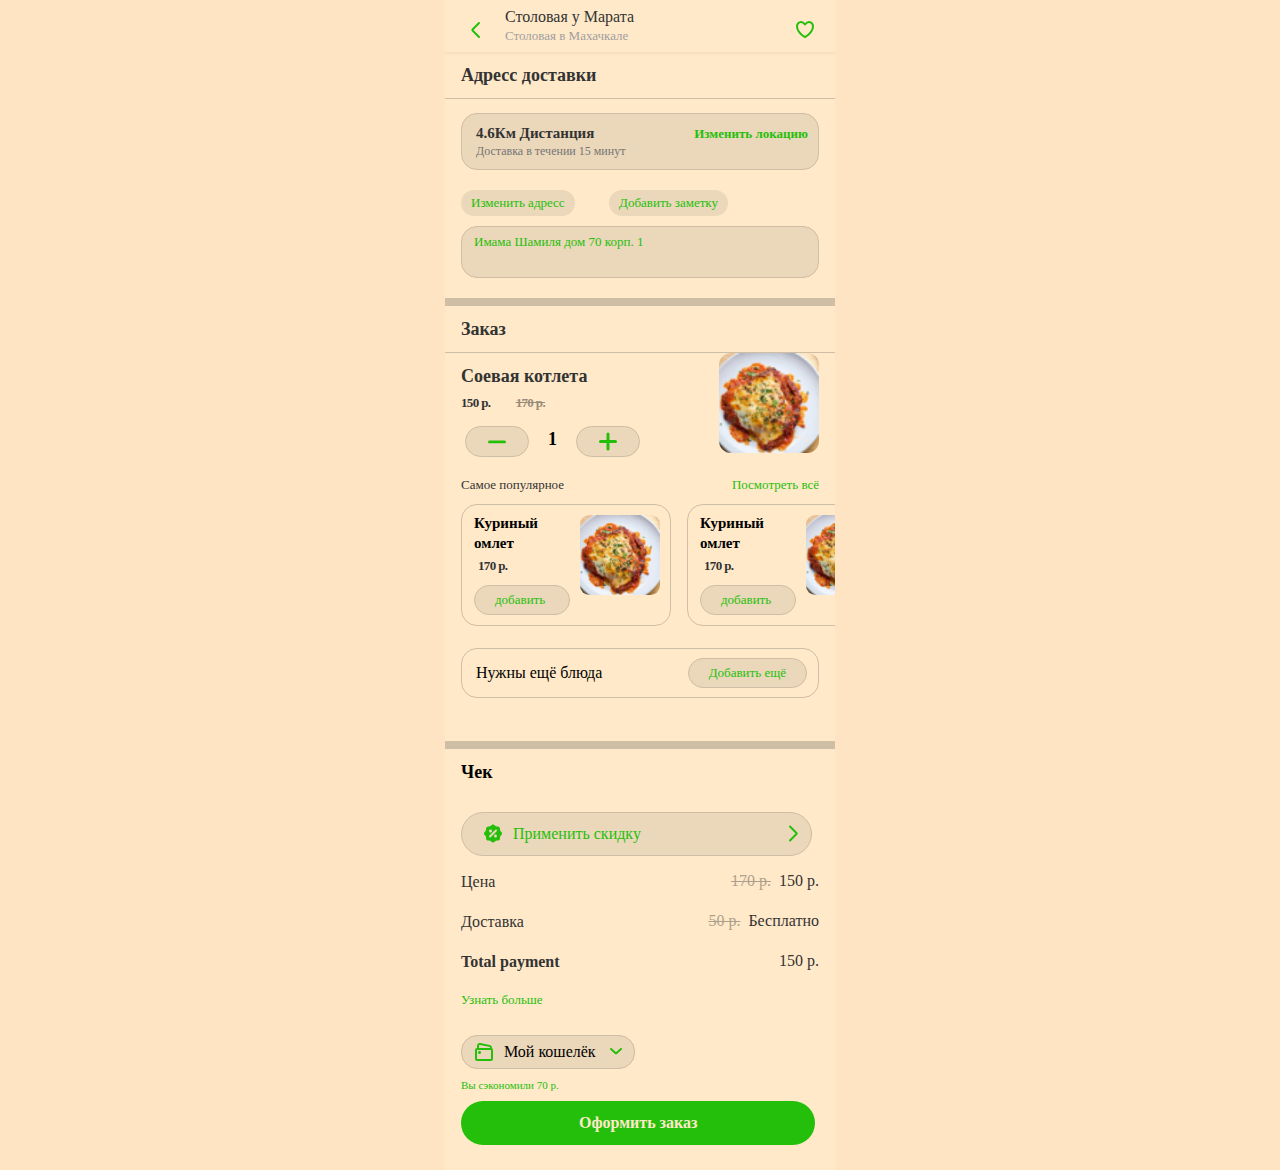
==== detail.html @ 48d17f08 "Завершил работу с версткой" ====
<!DOCTYPE html>
<html lang="en">

<head>
   <meta charset="UTF-8">
   <meta http-equiv="X-UA-Compatible" content="IE=edge">
   <meta name="viewport" content="width=device-width, initial-scale=1.0">
   <title>Delivery</title>
   <link rel="stylesheet" href="./style/setting.css">
   <link rel="stylesheet" href="./style/deteil.css">
</head>

<body>

   <div class="container">
      <header class="header">
         <div class="header__link">
            <img src="./image/delivery/back.svg" alt="img" class="pic">
            <div class="header__info">
               <div class="header__title">
                  Столовая у Марата
               </div>
               <div class="header__subtitle">
                  Столовая в Махачкале
               </div>
            </div>
            <div class="like"><img src="./image/delivery/like.svg" alt="" class=""></div>
         </div>
      </header>

      <div class="content">
         <div class="adress__title">
            <div class="adress__info">
               Адресс доставки
            </div>
         </div>

         <div class="adress">
            <div class="adress__text">
               <div class="adress__distance">
                  4.6Км Дистанция
               </div>
               <div class="adress__time">
                  Доставка в течении 15 минут
               </div>
            </div>
            <div class="adress__change">
               Изменить локацию
            </div>
         </div>

         <div class="setting">
            <div class="btn">
               <button class="setting__slogan">
                  Изменить адресс
               </button>

               <button class="setting__btn">
                  Добавить заметку
               </button>
            </div>

            <div class="adress__desc">
               Имама Шамиля дом 70 корп. 1
            </div>
         </div>

            <div class="info__content">
               <div class="info">
                  <div class="info-border">
                     <div class="info__text">
                        Заказ
                     </div>
                  </div>





                  <div class="list">
                     <div class="info__content-widht">
                        <div class="info__title">
                           Соевая котлета
                        </div>
                           <div class="info__desk-flex">
                              <div class="info__desk">
                                 150 р.
                              </div>
                              <div class="info__desk-opacity">
                                 170 р.
                              </div>
                           </div>
   
                           <div class="num__mod">
                              <img src="./image/delivery/1.svg" alt="" class="info__img1">
                              <div class="num">1</div>
                              <img src="./image/delivery/2.svg" alt="" class="info__img2">
                           </div>
                     </div>
                     <img src="./image/delivery/4.jpg" alt="image" class="info__image">
                  </div>


                  <div class="popular">
                     <div class="popular__title">Самое популярное </div>
                     <div class="popular__list">Посмотреть всё</div>
                  </div>


                  <div class="scroll">



                     <div class="list__rec">
                        <div class="list__rec-cont">
                           <div class="list__title">
                              Куриный омлет
                           </div>
               
                           <div class="info__desk info__desk__margin">
                              170 р.
                           </div>
                           
                           <div class="btn__rec">
                              добавить
                           </div>
                        </div>
                        <img src="./image/delivery/4.jpg" alt="image" class="info__image-scale">
                     </div>

                     <div class="list__rec">
                        <div class="list__rec-cont">
                           <div class="list__title">
                              Куриный омлет
                           </div>
               
                           <div class="info__desk info__desk__margin">
                              170 р.
                           </div>
                           
                           <div class="btn__rec">
                              добавить
                           </div>
                        </div>
                        <img src="./image/delivery/4.jpg" alt="image" class="info__image-scale">
                     </div>

                     <div class="list__rec">
                        <div class="list__rec-cont">
                           <div class="list__title">
                              Куриный омлет
                           </div>
               
                           <div class="info__desk info__desk__margin">
                              170 р.
                           </div>
                           
                           <div class="btn__rec">
                              добавить
                           </div>
                        </div>
                        <img src="./image/delivery/4.jpg" alt="image" class="info__image-scale">
                     </div>




                  </div>


                  <div class="dls">
                     <div class="dls__title">
                        Нужны ещё блюда
                     </div>
                     <button class="dls__info">
                        Добавить ещё
                     </button>
                  </div>
 
               </div><!-- info -->



            </div>


         <div class="chek">
            <div class="chek__title">
               Чек
            </div>
         </div>

        <div class="plays">
         <button class="chek__btn">
            Применить скидку
         </button>

         <div class="pryse">
            <div class="pryse__title">
               Цена
            </div>
            <div class="pryse__info">
               <div class="pryse__info-opacity">170 р.</div>
               <div class="pryse__info-def">150 р.</div>
            </div>
         </div>

         <div class="pryse">
            <div class="pryse__title">
               Доставка
            </div>
            <div class="pryse__info">
               <div class="pryse__info-opacity">50 р.</div>
               <div class="pryse__info-def">Бесплатно</div>
            </div>
         </div>

         <div class="pryse">
            <div class="pryse__title pryse__title-bold">
               Total payment
            </div>
               <div class="pryse__info-def">150 р.</div>
         </div>

         <div class="dls__pryse">
            Узнать больше  
         </div>

         <button class="btn__ketch">
            Мой кошелёк
         </button>

         <div class="econom">
            Вы сэкономили  70 р.
         </div>

         <button class="play">
            Оформить заказ
         </button>
        </div>


      </div><!-- container -->



   </div>

</body>

</html>
---- style/setting.css ----
*{
   padding: 0; margin: 0; border: 0;
}
*,*::before,*::after{
   -moz-box-sizing: border-box;
   -webkit-box-sizing: border-box;
   box-sizing: border-box;
}
:focus,:active{
   outline: none;
}
a:focus,a:active{
   display: block;
}
nav,footer,header,aside{
   display: block;
}
html,body{
   height: 100%;
   width: 100%;
   font-size: 100%;
   line-height: 1;
   font-size: 14px;
   -ms-text-size-adjust: 100%;
   -moz-text-size-adjust: 100%;
   -webkit-text-size-adjust: 100%;
}
input,button,textarea{
   font-family: inherit;
}
input::-ms-clear{
   display: none;
}
button{cursor: pointer;}
button::-moz-focus-inner{padding: 0;border: 0;}
a, a:visited{text-decoration: none;}
a:hover{text-decoration: none;}
ul,li{list-style: none;}
img{vertical-align: top;}

h1,h2,h3,h4,h5,h6{font-size: inherit; font-weight: 400;}
---- style/deteil.css ----
/* inter-regular - latin */
@font-face {
   font-display: swap; /* Check https://developer.mozilla.org/en-US/docs/Web/CSS/@font-face/font-display for other options. */
   font-family: 'Inter';
   font-style: normal;
   font-weight: 400;
   src: url('../fonts/inter-v12-latin-regular.woff2') format('woff2'), /* Chrome 36+, Opera 23+, Firefox 39+ */
        url('../fonts/inter-v12-latin-regular.woff') format('woff'); /* Chrome 5+, Firefox 3.6+, IE 9+, Safari 5.1+ */
 }
 /* inter-500 - latin */
 @font-face {
   font-display: swap; /* Check https://developer.mozilla.org/en-US/docs/Web/CSS/@font-face/font-display for other options. */
   font-family: 'Inter';
   font-style: normal;
   font-weight: 500;
   src: url('../fonts/inter-v12-latin-500.woff2') format('woff2'), /* Chrome 36+, Opera 23+, Firefox 39+ */
        url('../fonts/inter-v12-latin-500.woff') format('woff'); /* Chrome 5+, Firefox 3.6+, IE 9+, Safari 5.1+ */
 }
 /* inter-600 - latin */
 @font-face {
   font-display: swap; /* Check https://developer.mozilla.org/en-US/docs/Web/CSS/@font-face/font-display for other options. */
   font-family: 'Inter';
   font-style: normal;
   font-weight: 600;
   src: url('../fonts/inter-v12-latin-600.woff2') format('woff2'), /* Chrome 36+, Opera 23+, Firefox 39+ */
        url('../fonts/inter-v12-latin-600.woff') format('woff'); /* Chrome 5+, Firefox 3.6+, IE 9+, Safari 5.1+ */
 }
 /* inter-700 - latin */
 @font-face {
   font-display: swap; /* Check https://developer.mozilla.org/en-US/docs/Web/CSS/@font-face/font-display for other options. */
   font-family: 'Inter';
   font-style: normal;
   font-weight: 700;
   src: url('../fonts/inter-v12-latin-700.woff2') format('woff2'), /* Chrome 36+, Opera 23+, Firefox 39+ */
        url('../fonts/inter-v12-latin-700.woff') format('woff'); /* Chrome 5+, Firefox 3.6+, IE 9+, Safari 5.1+ */
 }

body {
   background-color: bisque;
   margin: auto;
}

.container {
   width: 390px;
   margin: 0 auto;
   position: relative;
   background-color: #FFE9C9;
}
.header{
   position: relative;
   padding-top: 7px;

}

.header__title{
   font-family: 'Inter';
   font-style: normal;
   font-weight: 500;
   font-size: 16px;
   color: #333333;
   line-height: 20px;
}

.header__subtitle{
   font-family: 'Inter';
   font-style: normal;
   font-weight: 500;
   font-size: 13px;
   color: #9F9F9F;
   line-height: 18px;
   margin-bottom: 7px;
}

.header__link{
   display: flex;
   flex-wrap: wrap;
   justify-content: space-between;
   align-items: center;
   margin: 0 21px 0 16px;
}

.header__info{
   margin-right: 150px;
}

.adress__title{
   box-shadow: inset 0 10px 5px -10px rgba(0, 0, 0, 0.1);   border-bottom: 1px solid #CEBEA5;
   margin-bottom: 14px;
}
.adress__info{
   font-family: 'Inter';
   font-style: normal;
   font-weight: 600;
   font-size: 18px;
   line-height: 26px;
   color: #333333;
   margin-left: 16px;
   padding-top: 10px;
   padding-bottom: 10px;
}

.adress{
   width: 358px;
   display: flex;
   flex-wrap: wrap;
   justify-content: space-between;
   border: 1px solid #CEBEA5;
   border-radius: 16px;
   margin: 0 auto;
   background-color: #EBD7B9;
   margin-bottom: 20px;
}

.adress__distance{
   margin: 10px 99px 0px 14px;
   
   font-family: 'Inter';
   font-style: normal;
   font-weight: 600;
   font-size: 15px;
   line-height: 19px;
   color: #333333;
}

.adress__time{
   margin: 0px 60px 10px 14px;
   color: #757575;

   font-style: normal;
   font-weight: 500;
   font-size: 12px;
   line-height: 16px;
}

.adress__change{
   color: #24BF0B;
   font-family: 'Inter';
   font-weight: 600;
   font-size: 13px;
   line-height: 18px;

   margin: 10.5px 10px 0px 0px;
}

.setting{
   position: relative;
   margin-bottom: 20px;
}

.btn{
   display: flex;
   flex-wrap: wrap;
   justify-content: space-between;
   margin-right: 107px;
   margin-left: 16px;
}

.setting__slogan, .setting__btn{
   font-family: 'Inter';
   font-style: normal;
   font-weight: 500;
   font-size: 13px;
   line-height: 18px;
   color: #24BF0B;
   background-color: #EBD7B9;
   border-radius: 100px;
   padding: 4px 10px 4px 10px;
   text-align: center;
   margin-bottom: 10px;
}

.adress__desc{
   font-family: 'Inter';
   font-style: normal;
   font-weight: 500;
   font-size: 13px;
   line-height: 18px;
   padding-top: 6px;
   padding-left: 12px;
   color: #24BF0B;


   width: 358px;
   height: 52px;
   background: #EBD7B9;
   border: 1px solid #CEBEA5;
   border-radius: 16px;
   margin: 0px 16px 0px 16px;
}


.info__content{
   border-top: 8px solid #CEBEA5;
   border-bottom: 8px solid #CEBEA5;
   margin-bottom: 10px;
}

.info{
   position: relative;
}
.info__text{
   font-family: 'Inter';
   font-style: normal;
   font-weight: 600;
   font-size: 18px;
   line-height: 26px;
   color: #333333;

   margin-top: 10px;
   margin-left: 16px;
   margin-bottom: 10px;
}

.info-border{
   border-bottom: 1px solid #CEBEA5;
}

.imfo__title-container{
 position: relative;
 margin-bottom: 14px;
 
}

.info__title{
   font-family: 'Inter';
   font-style: normal;
   font-weight: 600;
   font-size: 18px;
   line-height: 26px;
   color: #333333;

   margin-top: 10px;
   margin-left: 16px;
   margin-bottom: 5px;
}

.info__subtitle{
   position: relative;
   display: flex;
   justify-content: start;
   margin-left: 16px;
}

.info__desk{
   margin-right: 16px;

   font-family: 'Inter';
   font-style: normal;
   font-weight: 600;
   font-size: 13px;
   line-height: 18px;
   letter-spacing: -0.05em;
   color: #333333;
   margin-left: 16px;
}
.info__desk-opacity{
   position: relative;
   font-family: 'Inter';
   font-style: normal;
   font-weight: 600;
   font-size: 13px;
   line-height: 18px;
   /* identical to box height, or 138% */
   letter-spacing: -0.05em;
   text-decoration-line: line-through;
   opacity: 0.4;
   color: #000000;
   margin-right: 50px;
}



.info__content-widht{
   width: 150px;
}

.info__desk-flex{
   display: flex;
   justify-content: space-between;
   margin-bottom: 14px;
}

.num__mod{
   display: flex;
   justify-content: start;
   margin-left: 20px;
   margin-right: -15px;
}


.info__img1{
   background: #EBD7B9;
   border: 1px solid #CEBEA5;
   border-radius: 16px;
   cursor: pointer;

   margin-right: 19px;

   padding: 12.5px 22px;
}
.num{
   font-family: 'Inter';
   font-style: normal;
   font-weight: 600;
   font-size: 18px;
   line-height: 26px;
   margin-right: 19px;
}
.info__img2{
   background: #EBD7B9;
   border: 1px solid #CEBEA5;
   border-radius: 16px;
   cursor: pointer;
   padding: 5px 22px;
}

.list{
   display: flex;
   justify-content: space-between;
   margin-bottom: 18.5px;
}

.info__image{
   width: 100px;
   height: 100px;
   border-radius: 12px;
   margin-right: 16px;
}


.popular{
   display: flex;
   justify-content: space-between;
   margin-right: 16px;
   margin-left: 16px;
   margin-bottom: 10px;
}

.popular__title{
   font-family: 'Inter';
   font-style: normal;
   font-weight: 500;
   font-size: 13px;
   line-height: 18px;
   color: #333333;
}

.popular__list{
   font-family: 'Inter';
   font-style: normal;
   font-weight: 500;
   font-size: 13px;
   line-height: 18px;
   color: #24BF0B;
}

.list__title{
   font-family: 'Inter';
   font-style: normal;
   font-weight: 600;
   font-size: 15px;
   line-height: 20px;
   color: #000000;

   margin-top: 8px;

   margin-left: 12px;

   margin-bottom: 4px;  
}

.btn__rec{
   font-family: 'Inter';
   font-style: normal;
   font-weight: 500;
   font-size: 13px;
   line-height: 18px;
   color: #24BF0B;

   padding: 5px 20px;
   width: 96px;
   background: #EBD7B9;
   border: 1px solid #CEBEA5;
   border-radius: 16px;
   margin-left: 12px;
   margin-bottom: 10px;
}

.info__desk__margin{
   margin-bottom: 10px;
}

.list__rec{

   width: 250px;
   display: flex;
   justify-content: space-between;
   background: #FFE9C9;
   border: 1px solid #CEBEA5;
   border-radius: 16px;

   margin-left: 16px;
}
.info__image-scale{
   width: 100px;
   height: 100px;
   border-radius: 12px;
   scale: .8;
}

.scroll{
   display: flex;
   justify-content: start;
   overflow-x: scroll;
}

.scroll:last-child{
   margin-right: 16px;
}

.scroll::-webkit-scrollbar{
   display: none;
}

.dls{
   margin-top: 22px;
   background: #FFE9C9;
   border: 1px solid #CEBEA5;
   border-radius: 16px;
   display: flex;
   justify-content: space-between;
   align-items: center;
   margin-left: 16px;
   margin-right: 16px;
   margin-bottom: 43px;
}

.dls__title{
   font-family: 'Inter';
   font-style: normal;
   font-weight: 500;
   font-size: 16px;
   line-height: 20px;

   margin-left: 14px;
   padding-top: 14px;
   padding-bottom: 14px;

}

.dls__info{
   font-family: 'Inter';
   font-style: normal;
   font-weight: 500;
   font-size: 13px;
   line-height: 18px; 
   color: #24BF0B;

   background: #EBD7B9;
   border: 1px solid #CEBEA5;
   border-radius: 16px;

   padding: 5px 20px;
   margin-right: 11px;
}


.chek__title{
   font-family: 'Inter';
font-style: normal;
font-weight: 600;
font-size: 18px;
line-height: 26px;

margin-left: 16px;
margin-bottom: 27px;
}

.chek__btn{
   font-family: 'Inter';
font-style: normal;
font-weight: 500;
font-size: 16px;
line-height: 20px;
color: #24BF0B;

padding: 11px 170px 11px 51px;

background: url(../image/chek/1.svg) 19px 50% no-repeat, url(../image/chek/2.svg) 327px 50% no-repeat ;
border: 1px solid #CEBEA5;
border-radius: 100px;
background-color: #EBD7B9;
margin-bottom: 16px;
}



.pryse__info{
   position: relative;
   display: flex;
   justify-content: right;
}

.pryse__info-opacity{
   text-decoration-line: line-through;
   font-family: 'Inter';
   font-style: normal;
   font-weight: 500;
   font-size: 16px;
   line-height: 18px;
   align-items: center;
   color: #333333;
   opacity: 0.4;
   margin-right: 8px;
}

.pryse__info-def{
   font-family: 'Inter';
   font-style: normal;
   font-weight: 500;
   font-size: 16px;
   line-height: 18px;
   color: #333333;
}

.pryse__title{
   font-family: 'Inter';
font-style: normal;
font-weight: 500;
font-size: 16px;
line-height: 20px;
color: #333333;
}

.pryse__title-bold{
   font-family: 'Inter';
   font-style: normal;
   font-weight: 600;
   font-size: 16px;
   color: #333333;
}

.pryse{
   display: flex;
   justify-content: space-between;
   margin-bottom: 20px;
}

.dls__pryse{
   font-family: 'Inter';
   font-style: normal;
   font-weight: 500;
   font-size: 13px;
   line-height: 16px;
   color: #24BF0B;
   margin-bottom: 27px;
}

.btn__ketch{
   font-family: 'Inter';
font-style: normal;
font-weight: 500;
font-size: 16px;
line-height: 20px;

padding: 6px 38px 6px 42px;

background: url(../image/chek/5.svg) 13px 50% no-repeat, url(../image/chek/4.svg) 148px 50% no-repeat ;

background-color: #EBD7B9;;
border: 1px solid #CEBEA5;
border-radius: 16px;
margin-bottom: 8px;
}

.econom{
   font-family: 'Inter';
font-style: normal;
font-weight: 500;
font-size: 11px;
line-height: 16px;
color: #24BF0B;
margin-bottom: 8px;
}

.play{
   font-family: 'Inter';
font-style: normal;
font-weight: 600;
font-size: 16px;
line-height: 20px;
color: #FFE9C9;

background: #24BF0B;
border-radius: 100px;
padding: 12px 118px;

}

.plays{
   margin-left: 16px;
   margin-right: 16px;
   padding-bottom: 25px;
}
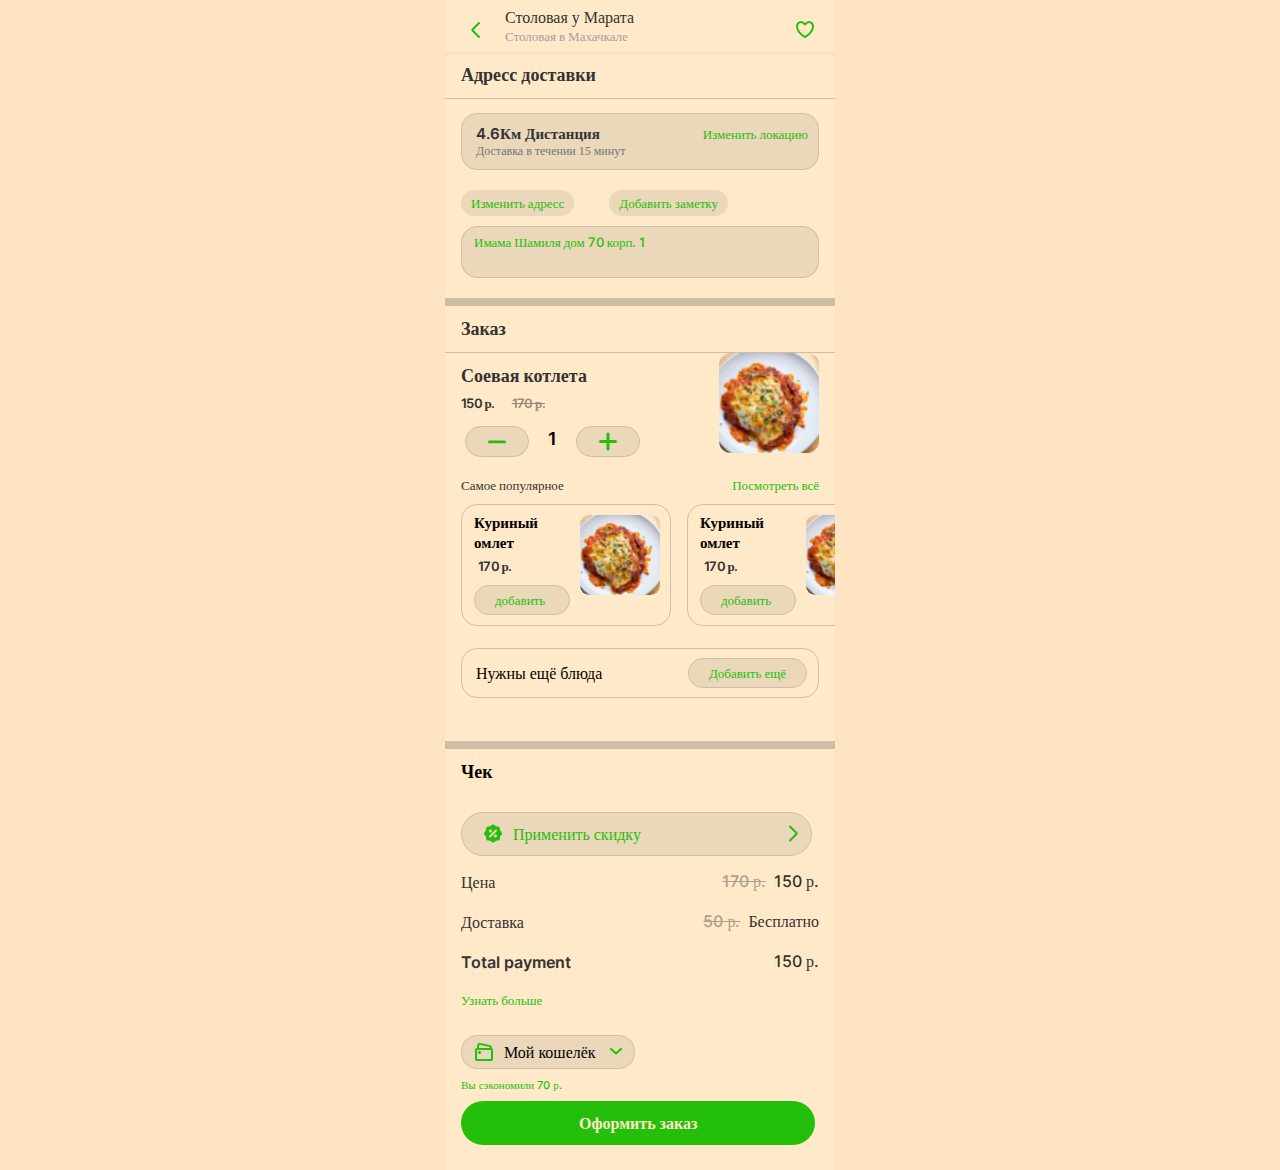
==== commit e566ab44: "Завершил верстку мобильного приложения" ====
--- a/detail.html
+++ b/detail.html
@@ -234,9 +234,11 @@
             Вы сэкономили  70 р.
          </div>
 
-         <button class="play">
-            Оформить заказ
-         </button>
+         <a href="./final.html" class="a">
+            <button class="play">
+               Оформить заказ
+            </button>
+         </a>
         </div>
 
 
--- a/style/deteil.css
+++ b/style/deteil.css
@@ -135,11 +135,12 @@
 .adress__change{
    color: #24BF0B;
    font-family: 'Inter';
-   font-weight: 600;
+   font-weight: 500;
    font-size: 13px;
    line-height: 18px;
 
    margin: 10.5px 10px 0px 0px;
+   
 }
 
 .setting{
@@ -596,7 +597,9 @@
 padding: 12px 118px;
 
 }
-
+.a{
+   text-decoration: none;
+}
 .plays{
    margin-left: 16px;
    margin-right: 16px;
